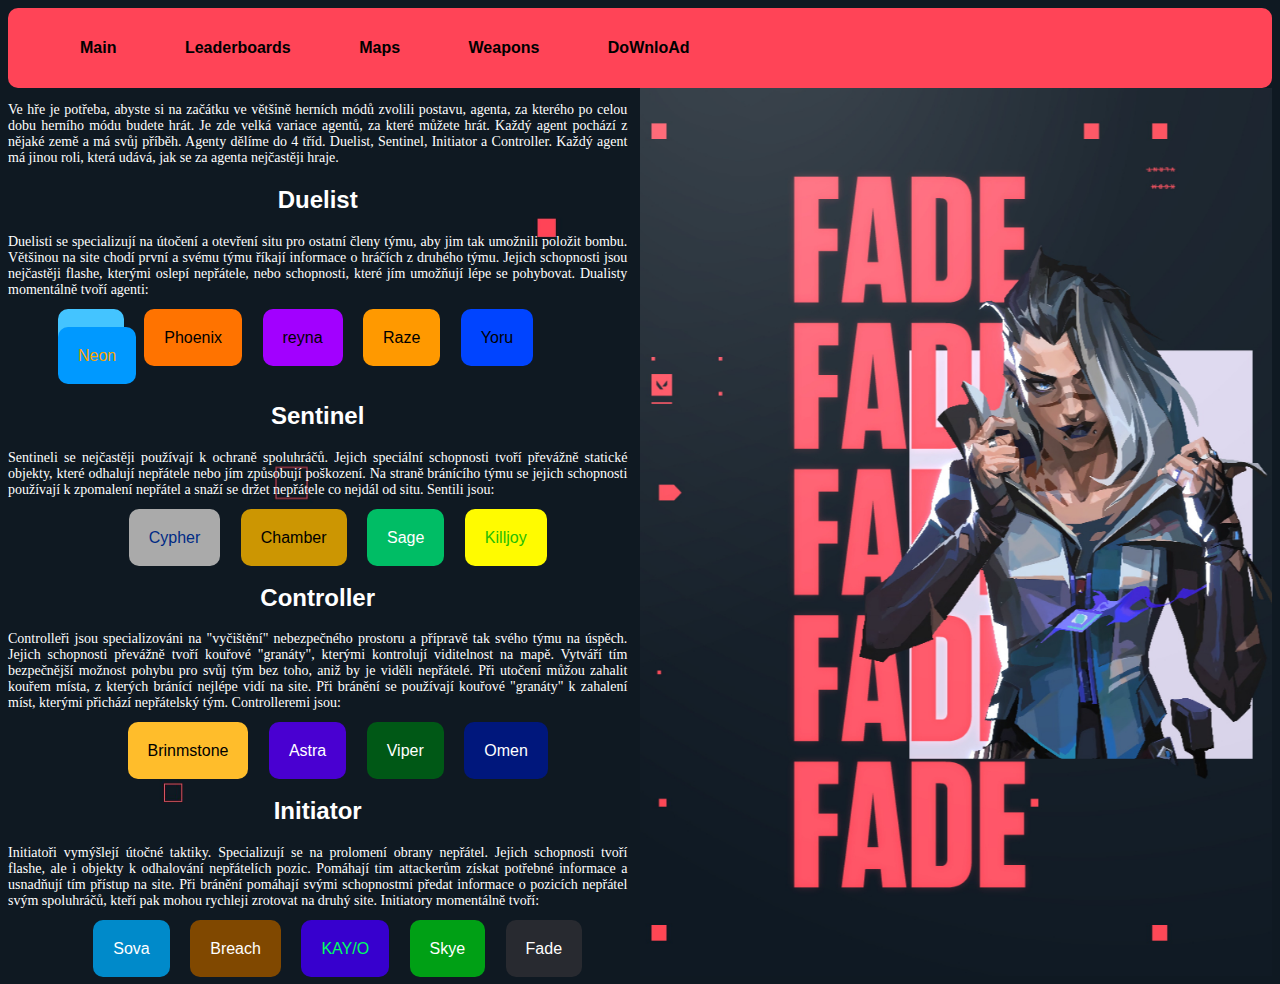
==== agents.html @ c1db04a4 "Add files via upload" ====
<html>
<head>
    <meta charset="UTF-8">
    <link rel="preconnect" href="https://fonts.googleapis.com/%22%3E">
    <link rel="preconnect" href="https://fonts.gstatic.com/" crossorigin>
    <link href="https://fonts.googleapis.com/css2?family=Ubuntu&display=swap" rel="stylesheet">
    <link rel="stylesheet" href="https://fonts.sandbox.google.com/css2?family=Material+Symbols+Outlined:opsz,wght,FILL,GRAD@20..48,100..700,0..1,-50..200" />
    <link rel="stylesheet" href="https://fonts.sandbox.google.com/css2?family=Material+Symbols+Outlined:opsz,wght,FILL,GRAD@20..48,100..700,0..1,-50..200" />
    <link rel="stylesheet" href="https://fonts.sandbox.google.com/css2?family=Material+Symbols+Outlined:opsz,wght,FILL,GRAD@48,600,0,0" />
    <link href="http://fonts.cdnfonts.com/css/valorant" rel="stylesheet">
    <style>
        .parent{
            display: flex;
            flex-wrap: wrap;
            min-height: 100%;
            justify-content: space-between;
        }
        .material-symbols-outlined {
            font-variation-settings:
            'FILL' 0,
            'wght' 700,
            'GRAD' 100,
            'opsz' 48
}
        *{
            font-family: 'VALORANT', sans-serif;
            color: white;
        }
        body{
            background-image: url(background.jpg);
            background-repeat: no-repeat;
            background-size: cover;
        }
        .cover{
            display: flex;
            width: 100%;
            background-color: rgb(255, 68, 87);
            align-items: center;
            justify-content: space-between;
            position: relative;
            height: 5rem;
            border-radius: 10px;
            }
        .cover ul li{
            display: inline;
            list-style-type: none;
            padding: 1rem;
        }
        .cover ul li a{
            text-decoration: none;
            font-size: 1rem;
            padding: 1rem;
            font-weight: 600;
            border-radius: 10px;
            color: black;
        }
        .cover ul li a:hover{
            background-color: black;
            color: white;
            transition: 0.4s ease-in;
        }
        li{
            padding: 2rem;
        }
        .text{
            width: 49%;
            display: inline;
        }
        h2{
            text-align: center;
        }
        p{
            text-align: justify;
            font-size: 14px;
        }
        .picture{
            right: 0;
            width: 50%;
        }
        p{
            font-family: Segoe UI;
        }
        .duelist{
            font-family: 'VALORANT', sans-serif;
            font-size: 1rem;
            display: flex;
            margin: 1px;
            padding: 1px;
            justify-content: center;
        }
        .duelist ul li{
            display: inline;
            list-style-type: none;
        }
        .duelist ul li a{
            text-decoration: none;
            border-radius: 10px;
        }
        .duelist ul li a:hover{
            background-color: rgb(0, 0, 0);
            color: white;
            transition: 0.4s ease-in;
        }
        .jett{
            background-color: rgb(68, 196, 255);
            color: white;
            padding: 20px;
            margin: 0;
        }
        .phoenix{
            background-color: rgb(255, 115, 0);
            color: rgb(0, 0, 0);
            padding: 20px;
            margin: 0;
        }
        .reyna{
            background-color: rgb(162, 0, 255);
            color: black;
            padding: 20px;
            margin: 0;
        }
        .raze{
            background-color: rgb(255, 153, 0);
            color: black;
            padding: 20px;
            margin: 0;
        }
        .yoru{
            background-color: rgb(0, 68, 255);
            color: black;
            padding: 20px;
            margin: 0;
        }
        .neon{
            background-color: rgb(0, 153, 255);
            color: orange;
            padding: 20px;
            margin: 0;
        }
        .sentinel{
            font-family: 'VALORANT', sans-serif;
            font-size: 1rem;
            display: flex;
            margin: 1px;
            padding: 1px;
            justify-content: center;
        }
        .sentinel ul li{
            display: inline;
            list-style-type: none;
        }
        .sentinel ul li a{
            text-decoration: none;
            border-radius: 10px;
        }
        .sentinel ul li a:hover{
            background-color: rgb(0, 0, 0);
            color: white;
            transition: 0.4s ease-in;
        }
        .cypher{
            background-color: rgb(170, 170, 170);
            color: rgb(0, 42, 133);
            padding: 20px;
            margin: 0;
        }
        .chamber{
            background-color: rgb(204, 150, 2);
            color: black;
            padding: 20px;
            margin: 0;
        }
        .sage{
            background-color: rgb(0, 189, 101);
            color: rgb(255, 255, 255);
            padding: 20px;
            margin: 0;
        }
        .killjoy{
            background-color: rgb(255, 251, 0);
            color: rgb(40, 190, 3);
            padding: 20px;
            margin: 0;
        }
        .controller{
            font-family: 'VALORANT', sans-serif;
            font-size: 1rem;
            display: flex;
            margin: 1px;
            padding: 1px;
            justify-content: center;
        }
        .controller ul li{
            display: inline;
            list-style-type: none;
        }
        .controller ul li a{
            text-decoration: none;
            border-radius: 10px;
        }
        .controller ul li a:hover{
            background-color: rgb(0, 0, 0);
            color: white;
            transition: 0.4s ease-in;
        }
        .brimstone{
            background-color: #ffbd2b;
            color: rgb(0, 0, 0);
            padding: 20px;
            margin: 0;
        }
        .astra{
            background-color: rgb(73, 0, 209);
            color: rgb(255, 255, 255);
            padding: 20px;
            margin: 0;
        }
        .viper{
            background-color: rgb(0, 88, 22);
            color: rgb(255, 255, 255);
            padding: 20px;
            margin: 0;
        }
        .omen{
            background-color: rgb(0, 23, 124);
            color: rgb(255, 255, 255);
            padding: 20px;
            margin: 0;
        }
        .initiator{
            font-family: 'VALORANT', sans-serif;
            font-size: 1rem;
            display: flex;
            margin: 1px;
            padding: 1px;
            justify-content: center;
        }
        .initiator ul li{
            display: inline;
            list-style-type: none;
        }
        .initiator ul li a{
            text-decoration: none;
            border-radius: 10px;
        }
        .initiator ul li a:hover{
            background-color: rgb(0, 0, 0);
            color: white;
            transition: 0.4s ease-in;
        }
        li{
            padding: 8px;
        }
        .sova{
            background-color: #008aca;
            color: rgb(255, 255, 255);
            padding: 20px;
            margin: 0;
        }
        .breach{
            background-color: rgb(128, 72, 0);
            color: rgb(255, 255, 255);
            padding: 20px;
            margin: 0;
        }
        .kayo{
            background-color: rgb(55, 0, 206);
            color: rgb(0, 255, 98);
            padding: 20px;
            margin: 0;
        }
        .skye{
            background-color: rgb(0, 160, 21);
            color: rgb(255, 255, 255);
            padding: 20px;
            margin: 0;
        }
        .fade{
            background-color: rgb(40, 42, 48);
            color: rgb(255, 255, 255);
            padding: 20px;
            margin: 0;
        }
</style>
    </head>
    <body>
    <div class="parent">
        <div class="cover">
            <ul>
                <li><a href="Main.html">Main</a></li>
                <li><a href="https://playvalorant.com/en-gb/leaderboards/?page=1&act=3e47230a-463c-a301-eb7d-67bb60357d4f" target="_blank">Leaderboards</a></li>
                <li><a href="maps.html">Maps</a></li>                
                <li><a href="weapons.html">Weapons</a></li>
                <li><a href="https://playvalorant.com/en-gb/download/" target="_blank">DoWnloAd</a></li>
            </ul>
        </div>
        <div class="text">
        <p>Ve hře je potřeba, abyste si na začátku ve většině herních módů zvolili postavu, agenta, za kterého po celou dobu herního módu budete hrát. Je zde velká variace agentů, za které můžete hrát. Každý agent pochází z nějaké země a má svůj příběh. Agenty dělíme do 4 tříd. Duelist, Sentinel, Initiator a Controller. Každý agent má jinou roli, která udává, jak se za agenta nejčastěji hraje.</p>
            <h2>Duelist</h2>
            <p>Duelisti se specializují na útočení a otevření situ pro ostatní členy týmu, aby jim tak umožnili položit bombu. Většinou na site chodí první a svému týmu říkají informace o hráčích z druhého týmu. Jejich schopnosti jsou nejčastěji flashe, kterými oslepí nepřátele, nebo schopnosti, které jím umožňují lépe se pohybovat.

Dualisty momentálně tvoří agenti: </p>
<div class="duelist">
    <ul>
        <li>
            <a class="jett" href="jett.html">Jett</a>
        </li>
        <li>
            <a class="phoenix" href="phoenix.html">Phoenix</a>
        </li>
        <li>
            <a class="reyna" href="reyna.html">reyna</a>
        </li>
        <li>
            <a class="raze" href="raze.html">Raze</a>
        </li>
        <li>
            <a class="yoru" href="yoru.html">Yoru</a>
        </li>
        <li>
            <a class="neon" href="neon.html">Neon</a>
        </li>
    </ul>
</div>
            <h2>Sentinel</h2>
            <p>Sentineli se nejčastěji používají k ochraně spoluhráčů. Jejich speciální schopnosti tvoří převážně statické objekty, které odhalují nepřátele nebo jím způsobují poškození.

Na straně bránícího týmu se jejich schopnosti používají k zpomalení nepřátel a snaží se držet nepřátele co nejdál od situ. Sentili jsou:</p>
<div class="sentinel">
    <ul>
        <li>
            <a class="Cypher" href="cypher.html">Cypher</a>
        </li>
        <li>
            <a class="Chamber" href="chamber.html">Chamber</a>
        </li>
        <li>
            <a class="Sage" href="sage.html">Sage</a>
        </li>
        <li>
            <a class="Killjoy" href="killjoy.html">Killjoy</a>
        </li>
    </ul>
</div>

            <h2>Controller</h2>
            <p>Controlleři jsou specializováni na "vyčištění" nebezpečného prostoru a přípravě tak svého týmu na úspěch. Jejich schopnosti převážně tvoří kouřové "granáty", kterými kontrolují viditelnost na mapě. Vytváří tím bezpečnější možnost pohybu pro svůj tým bez toho, aniž by je viděli nepřátelé.

Při utočení můžou zahalit kouřem místa, z kterých bránící nejlépe vidí na site.

Při bránění se používají kouřové "granáty" k zahalení míst, kterými přichází nepřátelský tým.

Controlleremi jsou:</p>
<div class="controller">
    <ul>
        <li>
            <a class="brimstone" href="brimstone.html">Brinmstone</a>
        </li>
        <li>
            <a class="astra" href="astra.html">Astra</a>
        </li>
        <li>
            <a class="viper" href="viper.html">Viper</a>
        </li>
        <li>
            <a class="omen" href="omen.html">Omen</a>
        </li>
    </ul>
</div>
            <h2>Initiator</h2>
            <p>Initiatoři vymýšlejí útočné taktiky. Specializují se na prolomení obrany nepřátel. Jejich schopnosti tvoří flashe, ale i objekty k odhalování nepřátelích pozic. Pomáhají tim attackerům získat potřebné informace a usnadňují tím přístup na site.

Při bránění pomáhají svými schopnostmi předat informace o pozicích nepřátel svým spoluhráčů, kteří pak mohou rychleji zrotovat na druhý site.

Initiatory momentálně tvoří:</p>
<div class="initiator">
    <ul>
        <li>
            <a class="sova" href="sova.html">Sova</a>
        </li>
        <li>
            <a class="breach" href="braech.html">Breach</a>
        </li>
        <li>
            <a class="kayo" href="kayo.html">KAY/O</a>
        </li>
        <li>
            <a class="skye" href="skye.html">Skye</a>
        </li>
        <li>
            <a class="fade" href="fade.html">Fade</a>
        </li>
    </ul>
</div>
        </div>
            <div class="picture"><img style="width: 100%; height: 100%" src="fade_splash.jpg"></div>
        </div>
    </body>
</html>
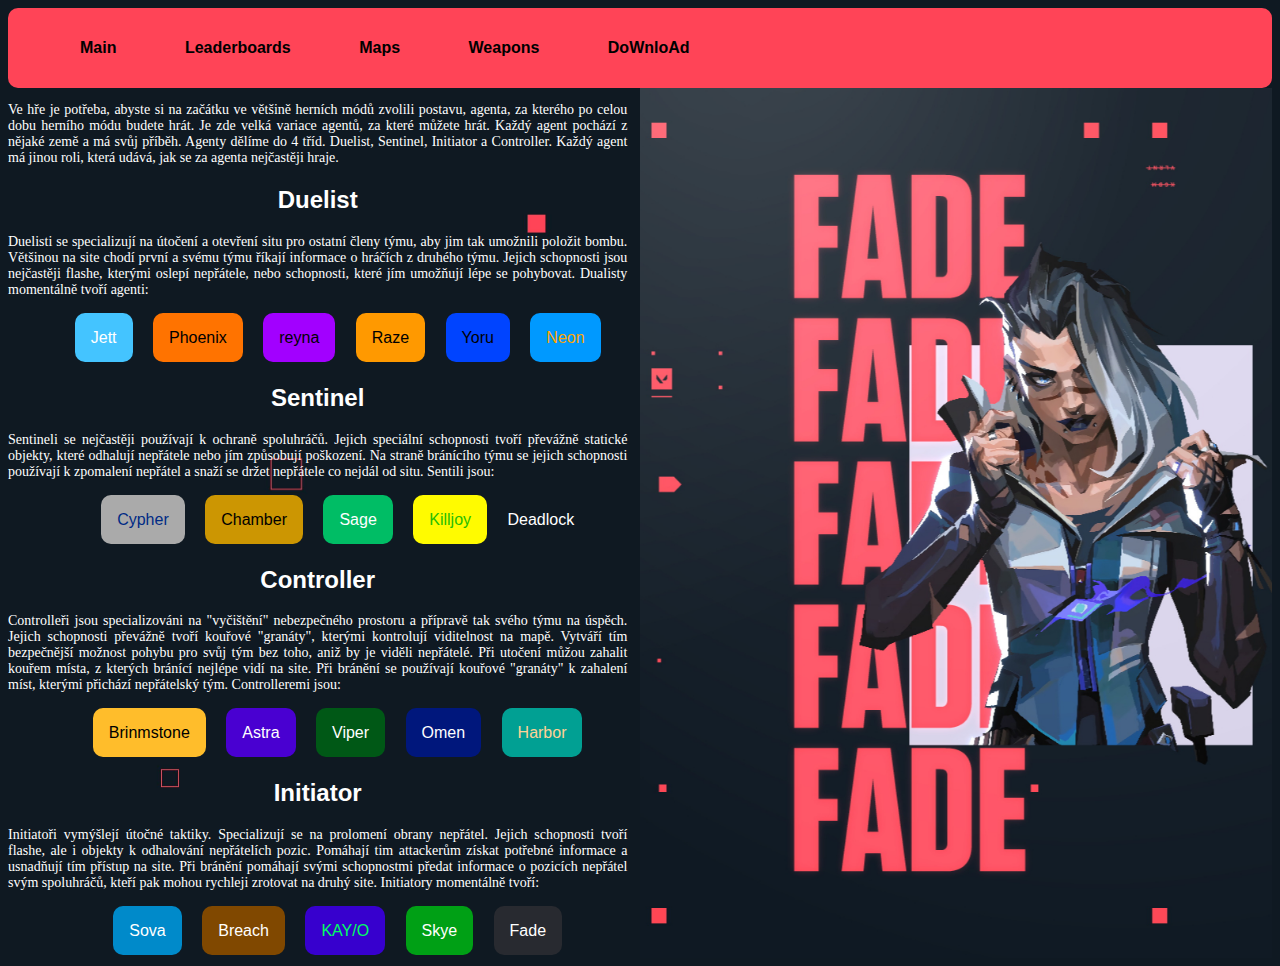
==== commit a1d24318: "confirm" ====
--- a/agents.html
+++ b/agents.html
@@ -104,37 +104,37 @@
         .jett{
             background-color: rgb(68, 196, 255);
             color: white;
-            padding: 20px;
+            padding: 1rem;
             margin: 0;
         }
         .phoenix{
             background-color: rgb(255, 115, 0);
             color: rgb(0, 0, 0);
-            padding: 20px;
+            padding: 1rem;
             margin: 0;
         }
         .reyna{
             background-color: rgb(162, 0, 255);
             color: black;
-            padding: 20px;
+            padding: 1rem;
             margin: 0;
         }
         .raze{
             background-color: rgb(255, 153, 0);
             color: black;
-            padding: 20px;
+            padding: 1rem;
             margin: 0;
         }
         .yoru{
             background-color: rgb(0, 68, 255);
             color: black;
-            padding: 20px;
+            padding: 1rem;
             margin: 0;
         }
         .neon{
             background-color: rgb(0, 153, 255);
             color: orange;
-            padding: 20px;
+            padding: 1rem;
             margin: 0;
         }
         .sentinel{
@@ -161,25 +161,25 @@
         .cypher{
             background-color: rgb(170, 170, 170);
             color: rgb(0, 42, 133);
-            padding: 20px;
+            padding: 1rem;
             margin: 0;
         }
         .chamber{
             background-color: rgb(204, 150, 2);
             color: black;
-            padding: 20px;
+            padding: 1rem;
             margin: 0;
         }
         .sage{
             background-color: rgb(0, 189, 101);
             color: rgb(255, 255, 255);
-            padding: 20px;
+            padding: 1rem;
             margin: 0;
         }
         .killjoy{
             background-color: rgb(255, 251, 0);
             color: rgb(40, 190, 3);
-            padding: 20px;
+            padding: 1rem;
             margin: 0;
         }
         .controller{
@@ -206,25 +206,31 @@
         .brimstone{
             background-color: #ffbd2b;
             color: rgb(0, 0, 0);
-            padding: 20px;
+            padding: 1rem;
             margin: 0;
         }
         .astra{
             background-color: rgb(73, 0, 209);
             color: rgb(255, 255, 255);
-            padding: 20px;
+            padding: 1rem;
             margin: 0;
         }
         .viper{
             background-color: rgb(0, 88, 22);
             color: rgb(255, 255, 255);
-            padding: 20px;
+            padding: 1rem;
             margin: 0;
         }
         .omen{
             background-color: rgb(0, 23, 124);
             color: rgb(255, 255, 255);
-            padding: 20px;
+            padding: 1rem;
+            margin: 0;
+        }
+        .harbor{
+            background-color: #01a093;
+            color: rgb(255, 210, 151);
+            padding: 1rem;
             margin: 0;
         }
         .initiator{
@@ -254,31 +260,31 @@
         .sova{
             background-color: #008aca;
             color: rgb(255, 255, 255);
-            padding: 20px;
+            padding: 1rem;
             margin: 0;
         }
         .breach{
             background-color: rgb(128, 72, 0);
             color: rgb(255, 255, 255);
-            padding: 20px;
+            padding: 1rem;
             margin: 0;
         }
         .kayo{
             background-color: rgb(55, 0, 206);
             color: rgb(0, 255, 98);
-            padding: 20px;
+            padding: 1rem;
             margin: 0;
         }
         .skye{
             background-color: rgb(0, 160, 21);
             color: rgb(255, 255, 255);
-            padding: 20px;
+            padding: 1rem;
             margin: 0;
         }
         .fade{
             background-color: rgb(40, 42, 48);
             color: rgb(255, 255, 255);
-            padding: 20px;
+            padding: 1rem;
             margin: 0;
         }
 </style>
@@ -340,6 +346,9 @@
         <li>
             <a class="Killjoy" href="killjoy.html">Killjoy</a>
         </li>
+        <li>
+            <a class="deadlock" href="deadlock.html">Deadlock</a>
+        </li>
     </ul>
 </div>
 
@@ -364,6 +373,9 @@
         </li>
         <li>
             <a class="omen" href="omen.html">Omen</a>
+        </li>
+        <li>
+            <a class="harbor" href="harbor.html">Harbor</a>
         </li>
     </ul>
 </div>
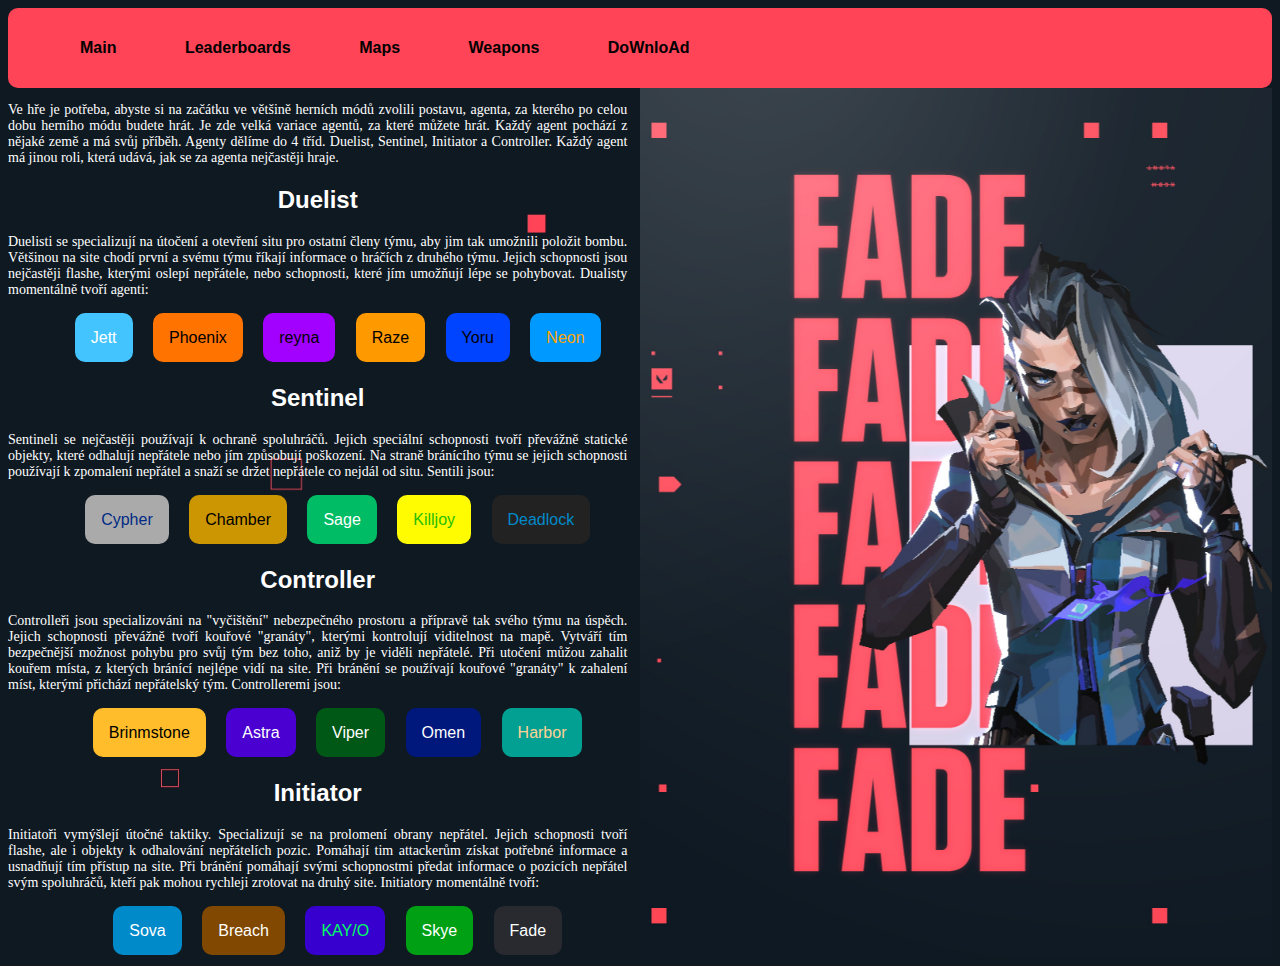
==== commit 86b16d29: "confirm" ====
--- a/agents.html
+++ b/agents.html
@@ -179,6 +179,12 @@
         .killjoy{
             background-color: rgb(255, 251, 0);
             color: rgb(40, 190, 3);
+            padding: 1rem;
+            margin: 0;
+        }
+        .deadlock{
+            background-color: rgb(34, 34, 34);
+            color: #008aca;
             padding: 1rem;
             margin: 0;
         }
